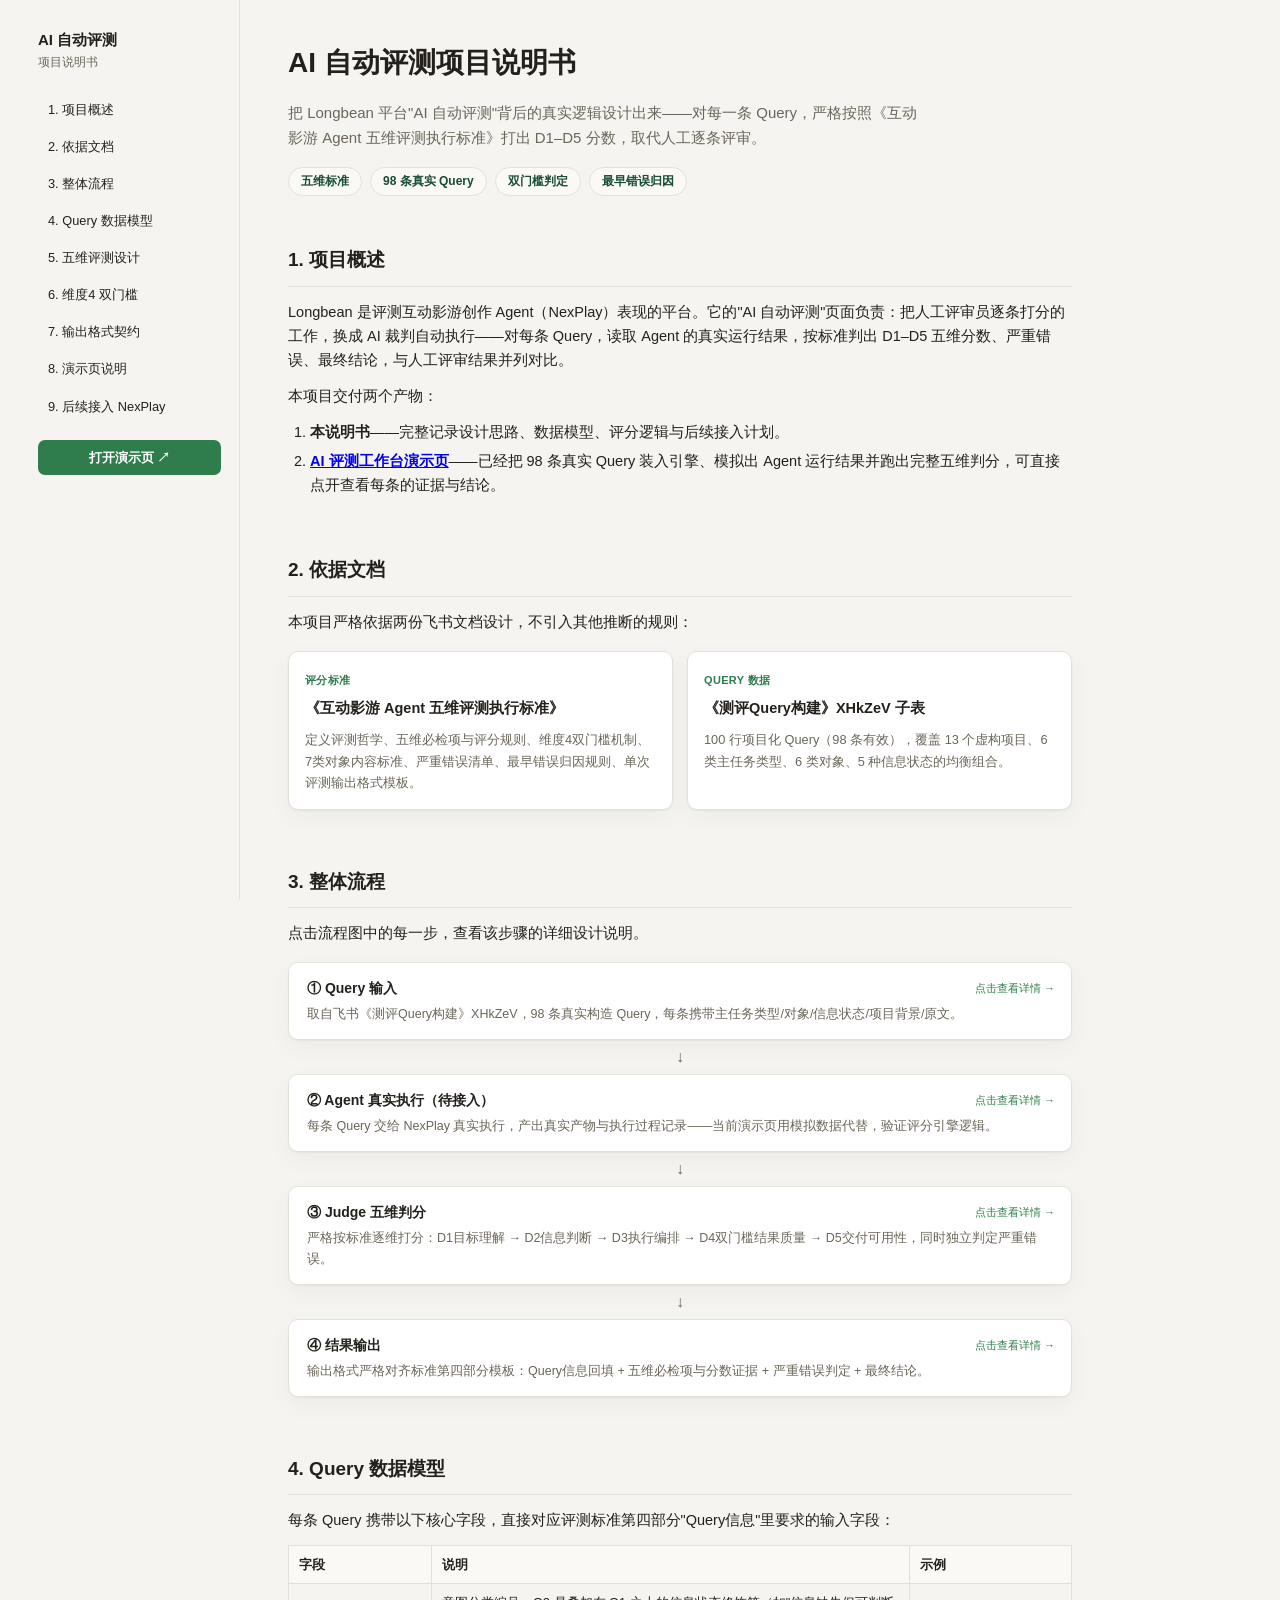
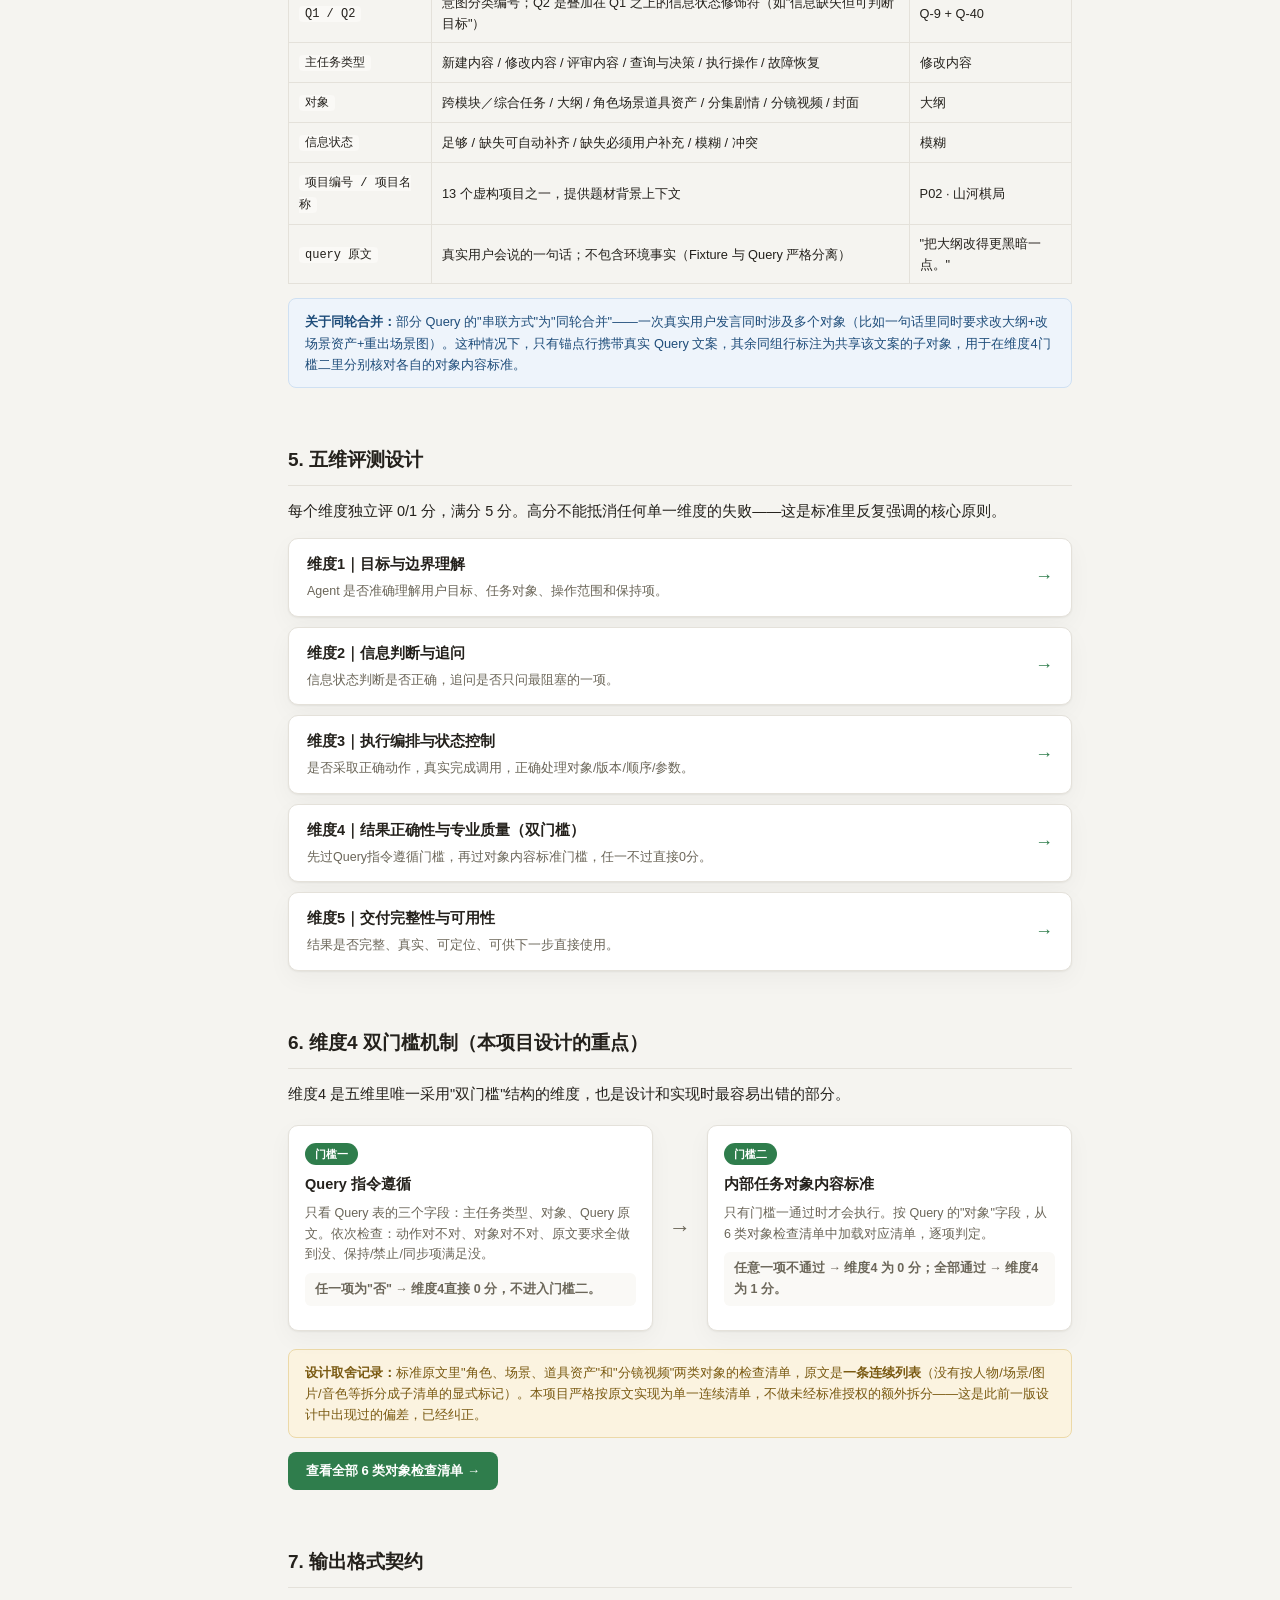
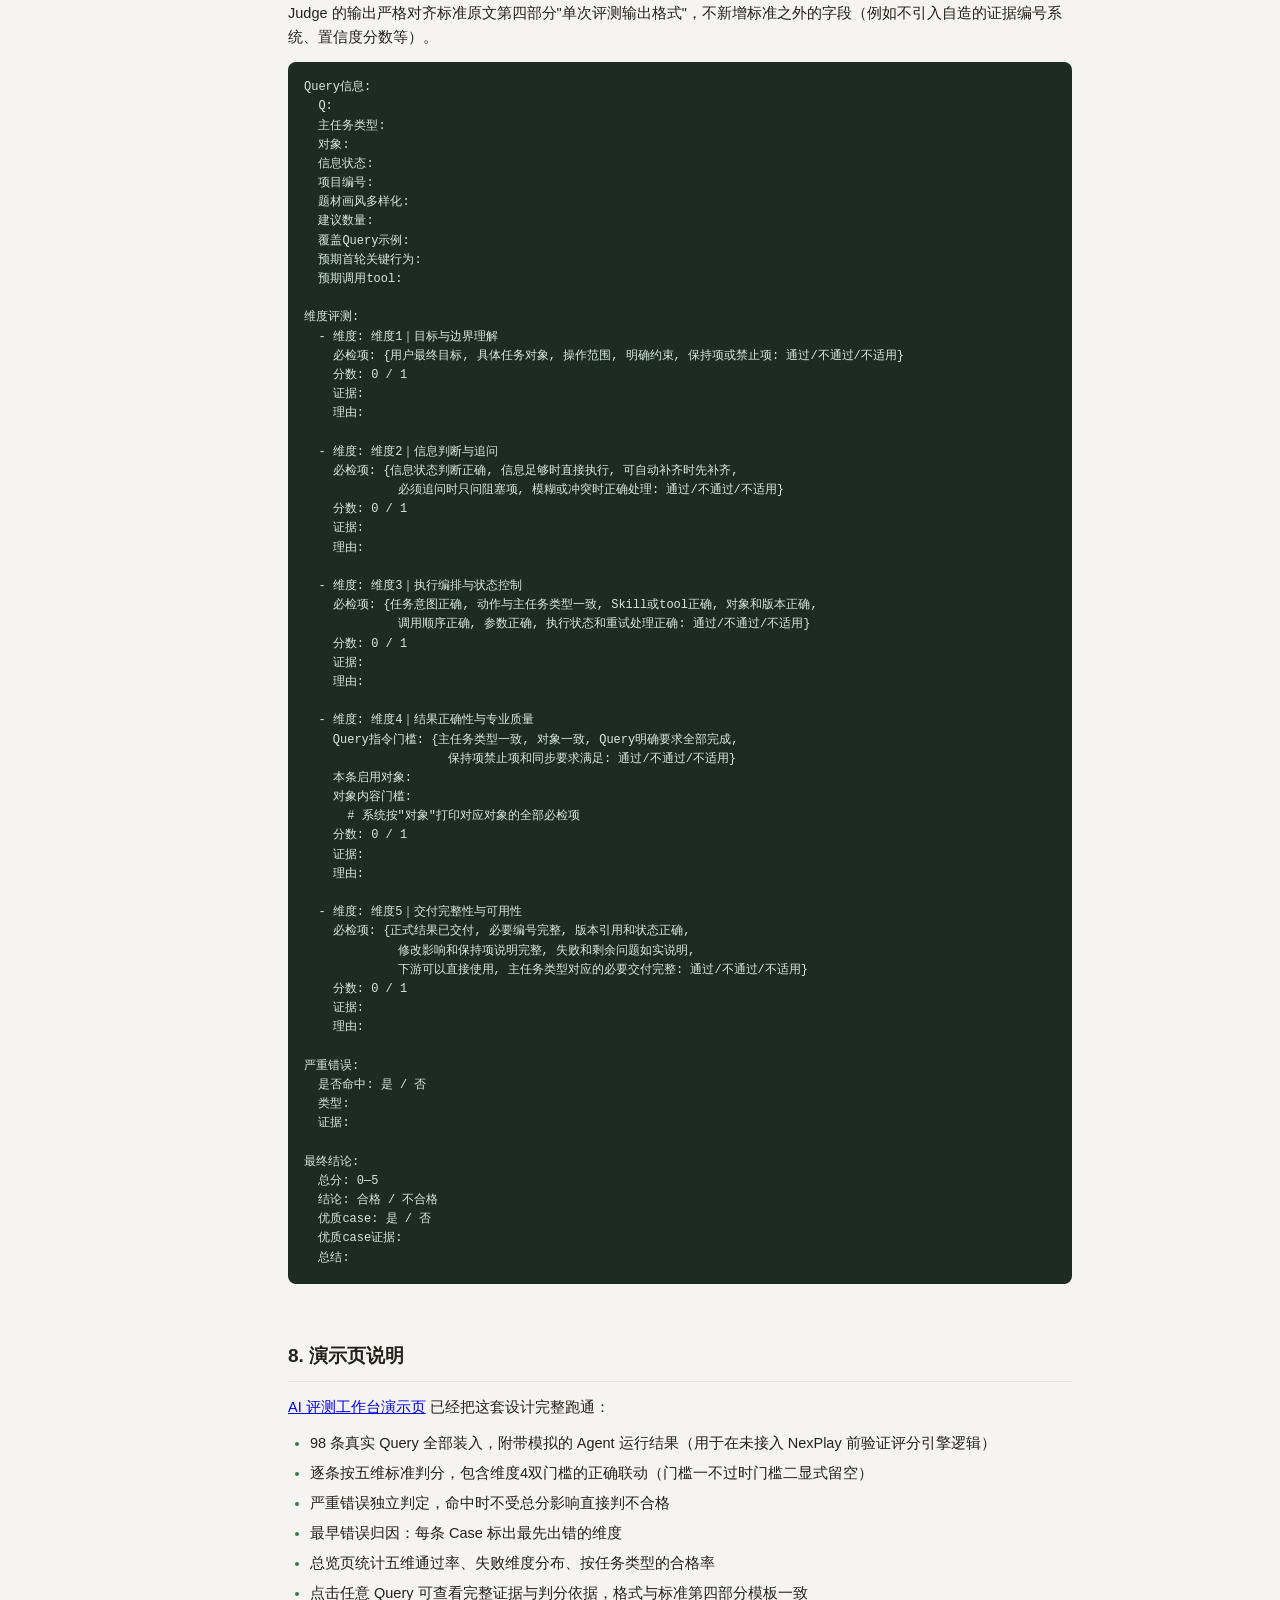
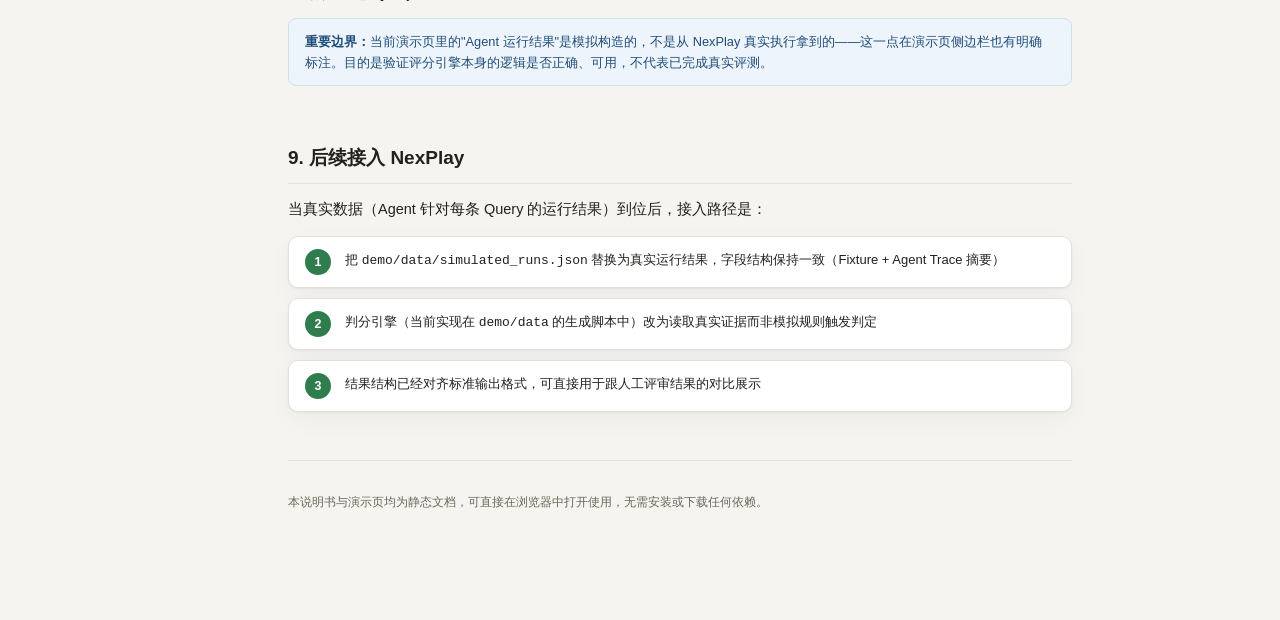
==== spec/index.html @ b73ce81a "feat: AI 自动评测引擎 + 项目说明书 + 评测工作台演示 依据飞书《互动影游 Agent 五维评测执行标准》与《测评Query构建》 （98条Query）实现：  - spec/: 项目说明" ====
<!DOCTYPE html>
<html lang="zh-CN">
<head>
<meta charset="UTF-8">
<meta name="viewport" content="width=device-width, initial-scale=1.0">
<title>AI 自动评测项目说明书 · 互动影游 Agent 五维评测</title>
<link rel="stylesheet" href="spec.css">
</head>
<body>
<div class="doc-shell">
  <aside class="toc">
    <div class="toc-brand">
      <strong>AI 自动评测</strong>
      <span>项目说明书</span>
    </div>
    <nav>
      <a href="#overview">1. 项目概述</a>
      <a href="#sources">2. 依据文档</a>
      <a href="#flow">3. 整体流程</a>
      <a href="#datamodel">4. Query 数据模型</a>
      <a href="#five-dim">5. 五维评测设计</a>
      <a href="#gate4">6. 维度4 双门槛</a>
      <a href="#output">7. 输出格式契约</a>
      <a href="#demo">8. 演示页说明</a>
      <a href="#roadmap">9. 后续接入 NexPlay</a>
      <a href="../demo/index.html" class="toc-cta">打开演示页 ↗</a>
    </nav>
  </aside>

  <main class="doc-main">
    <header class="doc-hero">
      <h1>AI 自动评测项目说明书</h1>
      <p>把 Longbean 平台"AI 自动评测"背后的真实逻辑设计出来——对每一条 Query，严格按照《互动影游 Agent 五维评测执行标准》打出 D1–D5 分数，取代人工逐条评审。</p>
      <div class="hero-tags">
        <span class="tag">五维标准</span>
        <span class="tag">98 条真实 Query</span>
        <span class="tag">双门槛判定</span>
        <span class="tag">最早错误归因</span>
      </div>
    </header>

    <section id="overview" class="doc-section">
      <h2>1. 项目概述</h2>
      <p>Longbean 是评测互动影游创作 Agent（NexPlay）表现的平台。它的"AI 自动评测"页面负责：把人工评审员逐条打分的工作，换成 AI 裁判自动执行——对每条 Query，读取 Agent 的真实运行结果，按标准判出 D1–D5 五维分数、严重错误、最终结论，与人工评审结果并列对比。</p>
      <p>本项目交付两个产物：</p>
      <ol>
        <li><b>本说明书</b>——完整记录设计思路、数据模型、评分逻辑与后续接入计划。</li>
        <li><b><a href="../demo/index.html">AI 评测工作台演示页</a></b>——已经把 98 条真实 Query 装入引擎、模拟出 Agent 运行结果并跑出完整五维判分，可直接点开查看每条的证据与结论。</li>
      </ol>
    </section>

    <section id="sources" class="doc-section">
      <h2>2. 依据文档</h2>
      <p>本项目严格依据两份飞书文档设计，不引入其他推断的规则：</p>
      <div class="source-cards">
        <div class="source-card">
          <span class="source-tag">评分标准</span>
          <h3>《互动影游 Agent 五维评测执行标准》</h3>
          <p>定义评测哲学、五维必检项与评分规则、维度4双门槛机制、7类对象内容标准、严重错误清单、最早错误归因规则、单次评测输出格式模板。</p>
        </div>
        <div class="source-card">
          <span class="source-tag">Query 数据</span>
          <h3>《测评Query构建》XHkZeV 子表</h3>
          <p>100 行项目化 Query（98 条有效），覆盖 13 个虚构项目、6 类主任务类型、6 类对象、5 种信息状态的均衡组合。</p>
        </div>
      </div>
    </section>

    <section id="flow" class="doc-section">
      <h2>3. 整体流程</h2>
      <p>点击流程图中的每一步，查看该步骤的详细设计说明。</p>
      <div class="flow-diagram" id="flowDiagram"></div>
    </section>

    <section id="datamodel" class="doc-section">
      <h2>4. Query 数据模型</h2>
      <p>每条 Query 携带以下核心字段，直接对应评测标准第四部分"Query信息"里要求的输入字段：</p>
      <div class="field-table-wrap">
        <table class="field-table">
          <thead><tr><th>字段</th><th>说明</th><th>示例</th></tr></thead>
          <tbody>
            <tr><td><code>Q1 / Q2</code></td><td>意图分类编号；Q2 是叠加在 Q1 之上的信息状态修饰符（如"信息缺失但可判断目标"）</td><td>Q-9 + Q-40</td></tr>
            <tr><td><code>主任务类型</code></td><td>新建内容 / 修改内容 / 评审内容 / 查询与决策 / 执行操作 / 故障恢复</td><td>修改内容</td></tr>
            <tr><td><code>对象</code></td><td>跨模块／综合任务 / 大纲 / 角色场景道具资产 / 分集剧情 / 分镜视频 / 封面</td><td>大纲</td></tr>
            <tr><td><code>信息状态</code></td><td>足够 / 缺失可自动补齐 / 缺失必须用户补充 / 模糊 / 冲突</td><td>模糊</td></tr>
            <tr><td><code>项目编号 / 项目名称</code></td><td>13 个虚构项目之一，提供题材背景上下文</td><td>P02 · 山河棋局</td></tr>
            <tr><td><code>query 原文</code></td><td>真实用户会说的一句话；不包含环境事实（Fixture 与 Query 严格分离）</td><td>"把大纲改得更黑暗一点。"</td></tr>
          </tbody>
        </table>
      </div>
      <div class="callout callout-info">
        <b>关于同轮合并：</b>部分 Query 的"串联方式"为"同轮合并"——一次真实用户发言同时涉及多个对象（比如一句话里同时要求改大纲+改场景资产+重出场景图）。这种情况下，只有锚点行携带真实 Query 文案，其余同组行标注为共享该文案的子对象，用于在维度4门槛二里分别核对各自的对象内容标准。
      </div>
    </section>

    <section id="five-dim" class="doc-section">
      <h2>5. 五维评测设计</h2>
      <p>每个维度独立评 0/1 分，满分 5 分。高分不能抵消任何单一维度的失败——这是标准里反复强调的核心原则。</p>
      <div class="dim-cards" id="dimCards"></div>
    </section>

    <section id="gate4" class="doc-section">
      <h2>6. 维度4 双门槛机制（本项目设计的重点）</h2>
      <p>维度4 是五维里唯一采用"双门槛"结构的维度，也是设计和实现时最容易出错的部分。</p>
      <div class="gate-flow">
        <div class="gate-step">
          <div class="gate-step-num">门槛一</div>
          <h3>Query 指令遵循</h3>
          <p>只看 Query 表的三个字段：主任务类型、对象、Query 原文。依次检查：动作对不对、对象对不对、原文要求全做到没、保持/禁止/同步项满足没。</p>
          <p class="gate-rule">任一项为"否" → 维度4直接 0 分，<b>不进入门槛二</b>。</p>
        </div>
        <div class="gate-arrow">→</div>
        <div class="gate-step">
          <div class="gate-step-num">门槛二</div>
          <h3>内部任务对象内容标准</h3>
          <p>只有门槛一通过时才会执行。按 Query 的"对象"字段，从 6 类对象检查清单中加载对应清单，逐项判定。</p>
          <p class="gate-rule">任意一项不通过 → 维度4 为 0 分；全部通过 → 维度4 为 1 分。</p>
        </div>
      </div>
      <div class="callout callout-warn">
        <b>设计取舍记录：</b>标准原文里"角色、场景、道具资产"和"分镜视频"两类对象的检查清单，原文是<b>一条连续列表</b>（没有按人物/场景/图片/音色等拆分成子清单的显式标记）。本项目严格按原文实现为单一连续清单，不做未经标准授权的额外拆分——这是此前一版设计中出现过的偏差，已经纠正。
      </div>
      <button class="text-btn-lg" id="viewRubricsBtn">查看全部 6 类对象检查清单 →</button>
    </section>

    <section id="output" class="doc-section">
      <h2>7. 输出格式契约</h2>
      <p>Judge 的输出严格对齐标准原文第四部分"单次评测输出格式"，不新增标准之外的字段（例如不引入自造的证据编号系统、置信度分数等）。</p>
      <pre class="code-block" id="outputSchemaBlock"></pre>
    </section>

    <section id="demo" class="doc-section">
      <h2>8. 演示页说明</h2>
      <p><a href="../demo/index.html">AI 评测工作台演示页</a> 已经把这套设计完整跑通：</p>
      <ul class="checklist-ul">
        <li>98 条真实 Query 全部装入，附带模拟的 Agent 运行结果（用于在未接入 NexPlay 前验证评分引擎逻辑）</li>
        <li>逐条按五维标准判分，包含维度4双门槛的正确联动（门槛一不过时门槛二显式留空）</li>
        <li>严重错误独立判定，命中时不受总分影响直接判不合格</li>
        <li>最早错误归因：每条 Case 标出最先出错的维度</li>
        <li>总览页统计五维通过率、失败维度分布、按任务类型的合格率</li>
        <li>点击任意 Query 可查看完整证据与判分依据，格式与标准第四部分模板一致</li>
      </ul>
      <div class="callout callout-info">
        <b>重要边界：</b>当前演示页里的"Agent 运行结果"是模拟构造的，不是从 NexPlay 真实执行拿到的——这一点在演示页侧边栏也有明确标注。目的是验证评分引擎本身的逻辑是否正确、可用，不代表已完成真实评测。
      </div>
    </section>

    <section id="roadmap" class="doc-section">
      <h2>9. 后续接入 NexPlay</h2>
      <p>当真实数据（Agent 针对每条 Query 的运行结果）到位后，接入路径是：</p>
      <div class="roadmap-steps">
        <div class="roadmap-step"><b>1</b><p>把 <code>demo/data/simulated_runs.json</code> 替换为真实运行结果，字段结构保持一致（Fixture + Agent Trace 摘要）</p></div>
        <div class="roadmap-step"><b>2</b><p>判分引擎（当前实现在 <code>demo/data</code> 的生成脚本中）改为读取真实证据而非模拟规则触发判定</p></div>
        <div class="roadmap-step"><b>3</b><p>结果结构已经对齐标准输出格式，可直接用于跟人工评审结果的对比展示</p></div>
      </div>
    </section>

    <footer class="doc-footer">
      <p>本说明书与演示页均为静态文档，可直接在浏览器中打开使用，无需安装或下载任何依赖。</p>
    </footer>
  </main>
</div>

<dialog id="detailDialog">
  <div class="dialog-head">
    <h2 id="detailTitle"></h2>
    <button class="btn-close" id="closeDetail">关闭</button>
  </div>
  <div class="dialog-body" id="detailBody"></div>
</dialog>

<script src="spec.js"></script>
</body>
</html>
---- spec/spec.css ----
:root {
  --bg: #f5f4f0;
  --surface: #ffffff;
  --surface-alt: #faf9f6;
  --border: #e4e1da;
  --text: #24211c;
  --text-muted: #6b6659;
  --brand: #2f7d4c;
  --brand-deep: #184d35;
  --warn: #b8860b;
  --info: #3a6ea5;
  --radius: 10px;
  --shadow: 0 1px 2px rgba(30,28,20,0.06), 0 8px 24px rgba(30,28,20,0.04);
}
* { box-sizing: border-box; }
html, body { margin: 0; padding: 0; }
body {
  font-family: -apple-system, "PingFang SC", "Microsoft YaHei", "Segoe UI", sans-serif;
  background: var(--bg); color: var(--text); font-size: 14.5px; line-height: 1.65;
}
.doc-shell { display: flex; max-width: 1240px; margin: 0 auto; }

.toc {
  width: 220px; flex: none; position: sticky; top: 0; height: 100vh; overflow-y: auto;
  padding: 28px 18px; border-right: 1px solid var(--border);
}
.toc-brand { margin-bottom: 20px; display: flex; flex-direction: column; }
.toc-brand strong { font-size: 15px; }
.toc-brand span { font-size: 11.5px; color: var(--text-muted); }
.toc nav { display: flex; flex-direction: column; gap: 2px; }
.toc a {
  color: var(--text); text-decoration: none; font-size: 12.8px; padding: 7px 10px;
  border-radius: 7px;
}
.toc a:hover { background: var(--surface-alt); }
.toc-cta {
  margin-top: 14px; background: var(--brand); color: white !important; font-weight: 600;
  text-align: center;
}
.toc-cta:hover { background: var(--brand-deep); }

.doc-main { flex: 1; padding: 40px 48px 100px; max-width: 880px; }

.doc-hero { margin-bottom: 40px; }
.doc-hero h1 { font-size: 28px; margin: 0 0 10px; }
.doc-hero p { color: var(--text-muted); font-size: 15px; max-width: 640px; }
.hero-tags { display: flex; gap: 8px; margin-top: 16px; flex-wrap: wrap; }
.tag { background: var(--surface-alt); border: 1px solid var(--border); border-radius: 999px; padding: 4px 12px; font-size: 12px; color: var(--brand-deep); font-weight: 600; }

.doc-section { margin-bottom: 48px; padding-top: 8px; }
.doc-section h2 { font-size: 19px; margin: 0 0 14px; border-bottom: 1px solid var(--border); padding-bottom: 10px; }
.doc-section p { margin: 0 0 12px; }
.doc-section ol, .doc-section ul { margin: 0 0 12px; padding-left: 22px; }
.doc-section li { margin-bottom: 6px; }

.source-cards { display: grid; grid-template-columns: 1fr 1fr; gap: 14px; margin-top: 16px; }
.source-card {
  background: var(--surface); border: 1px solid var(--border); border-radius: var(--radius);
  padding: 16px; box-shadow: var(--shadow);
}
.source-tag { font-size: 11px; text-transform: uppercase; letter-spacing: 0.03em; color: var(--brand); font-weight: 700; }
.source-card h3 { font-size: 14.5px; margin: 6px 0 8px; }
.source-card p { font-size: 12.8px; color: var(--text-muted); margin: 0; }

.flow-diagram { display: flex; flex-direction: column; gap: 0; margin-top: 16px; }
.flow-node {
  background: var(--surface); border: 1px solid var(--border); border-radius: var(--radius);
  padding: 14px 18px; cursor: pointer; box-shadow: var(--shadow); position: relative;
}
.flow-node:hover { border-color: var(--brand); }
.flow-node h4 { margin: 0 0 4px; font-size: 14px; }
.flow-node p { margin: 0; font-size: 12.5px; color: var(--text-muted); }
.flow-node .flow-hint { position: absolute; right: 16px; top: 16px; font-size: 11px; color: var(--brand); }
.flow-connector { display: flex; justify-content: center; padding: 4px 0; color: var(--text-muted); font-size: 16px; }

.field-table-wrap { overflow-x: auto; margin-bottom: 14px; }
.field-table { width: 100%; border-collapse: collapse; font-size: 12.8px; }
.field-table th, .field-table td { border: 1px solid var(--border); padding: 8px 10px; text-align: left; }
.field-table th { background: var(--surface-alt); font-weight: 600; }
.field-table code { background: var(--surface-alt); padding: 1px 6px; border-radius: 4px; font-size: 12px; }

.callout { border-radius: 8px; padding: 12px 16px; font-size: 12.8px; margin-bottom: 14px; border: 1px solid; }
.callout-info { background: #eef4fb; border-color: #cfe0f2; color: #1f4d7a; }
.callout-warn { background: #fbf3e0; border-color: #ecd9a8; color: #7a5a12; }

.dim-cards { display: grid; grid-template-columns: 1fr; gap: 10px; margin-top: 14px; }
.dim-card {
  background: var(--surface); border: 1px solid var(--border); border-radius: var(--radius);
  padding: 14px 18px; cursor: pointer; box-shadow: var(--shadow);
  display: flex; justify-content: space-between; align-items: center; gap: 12px;
}
.dim-card:hover { border-color: var(--brand); }
.dim-card-main h4 { margin: 0 0 4px; font-size: 14.5px; }
.dim-card-main p { margin: 0; font-size: 12.5px; color: var(--text-muted); }
.dim-card-arrow { color: var(--brand); font-size: 18px; flex: none; }

.gate-flow { display: flex; align-items: center; gap: 16px; margin: 18px 0; flex-wrap: wrap; }
.gate-step {
  flex: 1; min-width: 220px; background: var(--surface); border: 1px solid var(--border);
  border-radius: var(--radius); padding: 16px; box-shadow: var(--shadow);
}
.gate-step-num { display: inline-block; background: var(--brand); color: white; font-size: 11px; font-weight: 700; padding: 2px 10px; border-radius: 999px; margin-bottom: 8px; }
.gate-step h3 { margin: 0 0 6px; font-size: 14.5px; }
.gate-step p { margin: 0 0 8px; font-size: 12.5px; color: var(--text-muted); }
.gate-rule { font-size: 12px; font-weight: 600; color: var(--brand-deep); background: var(--surface-alt); padding: 6px 10px; border-radius: 6px; }
.gate-arrow { font-size: 22px; color: var(--text-muted); flex: none; }

.text-btn-lg {
  background: var(--brand); color: white; border: none; border-radius: 8px;
  padding: 10px 18px; font-size: 13px; font-weight: 600; cursor: pointer;
}
.text-btn-lg:hover { background: var(--brand-deep); }

.code-block {
  background: #1e2b23; color: #d8e8dd; border-radius: 8px; padding: 16px; overflow-x: auto;
  font-size: 12px; line-height: 1.6; font-family: "SF Mono", Consolas, monospace;
}

.checklist-ul li::marker { color: var(--brand); }

.roadmap-steps { display: flex; flex-direction: column; gap: 10px; margin-top: 14px; }
.roadmap-step { display: flex; gap: 14px; align-items: flex-start; background: var(--surface); border: 1px solid var(--border); border-radius: var(--radius); padding: 12px 16px; box-shadow: var(--shadow); }
.roadmap-step b { flex: none; width: 26px; height: 26px; background: var(--brand); color: white; border-radius: 50%; display: flex; align-items: center; justify-content: center; font-size: 12.5px; }
.roadmap-step p { margin: 0; font-size: 13px; }

.doc-footer { border-top: 1px solid var(--border); padding-top: 20px; color: var(--text-muted); font-size: 12px; }

dialog {
  border: none; border-radius: 14px; padding: 0; width: min(720px, 92vw); max-height: 84vh;
  box-shadow: 0 20px 60px rgba(0,0,0,0.25);
}
dialog::backdrop { background: rgba(20,18,14,0.45); }
.dialog-head { display: flex; justify-content: space-between; align-items: center; padding: 16px 22px; border-bottom: 1px solid var(--border); }
.dialog-head h2 { margin: 0; font-size: 15.5px; }
.btn-close { border: 1px solid var(--border); background: var(--surface); border-radius: 6px; padding: 5px 12px; cursor: pointer; font-size: 12.5px; }
.dialog-body { padding: 18px 22px; overflow-y: auto; max-height: 68vh; font-size: 13px; }
.dialog-body ul { padding-left: 20px; }
.dialog-body li { margin-bottom: 6px; }
.dialog-body h4 { font-size: 13px; margin: 14px 0 6px; color: var(--brand-deep); }
.dialog-body h4:first-child { margin-top: 0; }

@media (max-width: 900px) {
  .doc-shell { flex-direction: column; }
  .toc { width: 100%; height: auto; position: static; border-right: none; border-bottom: 1px solid var(--border); }
  .doc-main { padding: 24px; }
  .source-cards { grid-template-columns: 1fr; }
  .gate-flow { flex-direction: column; }
  .gate-arrow { transform: rotate(90deg); }
}
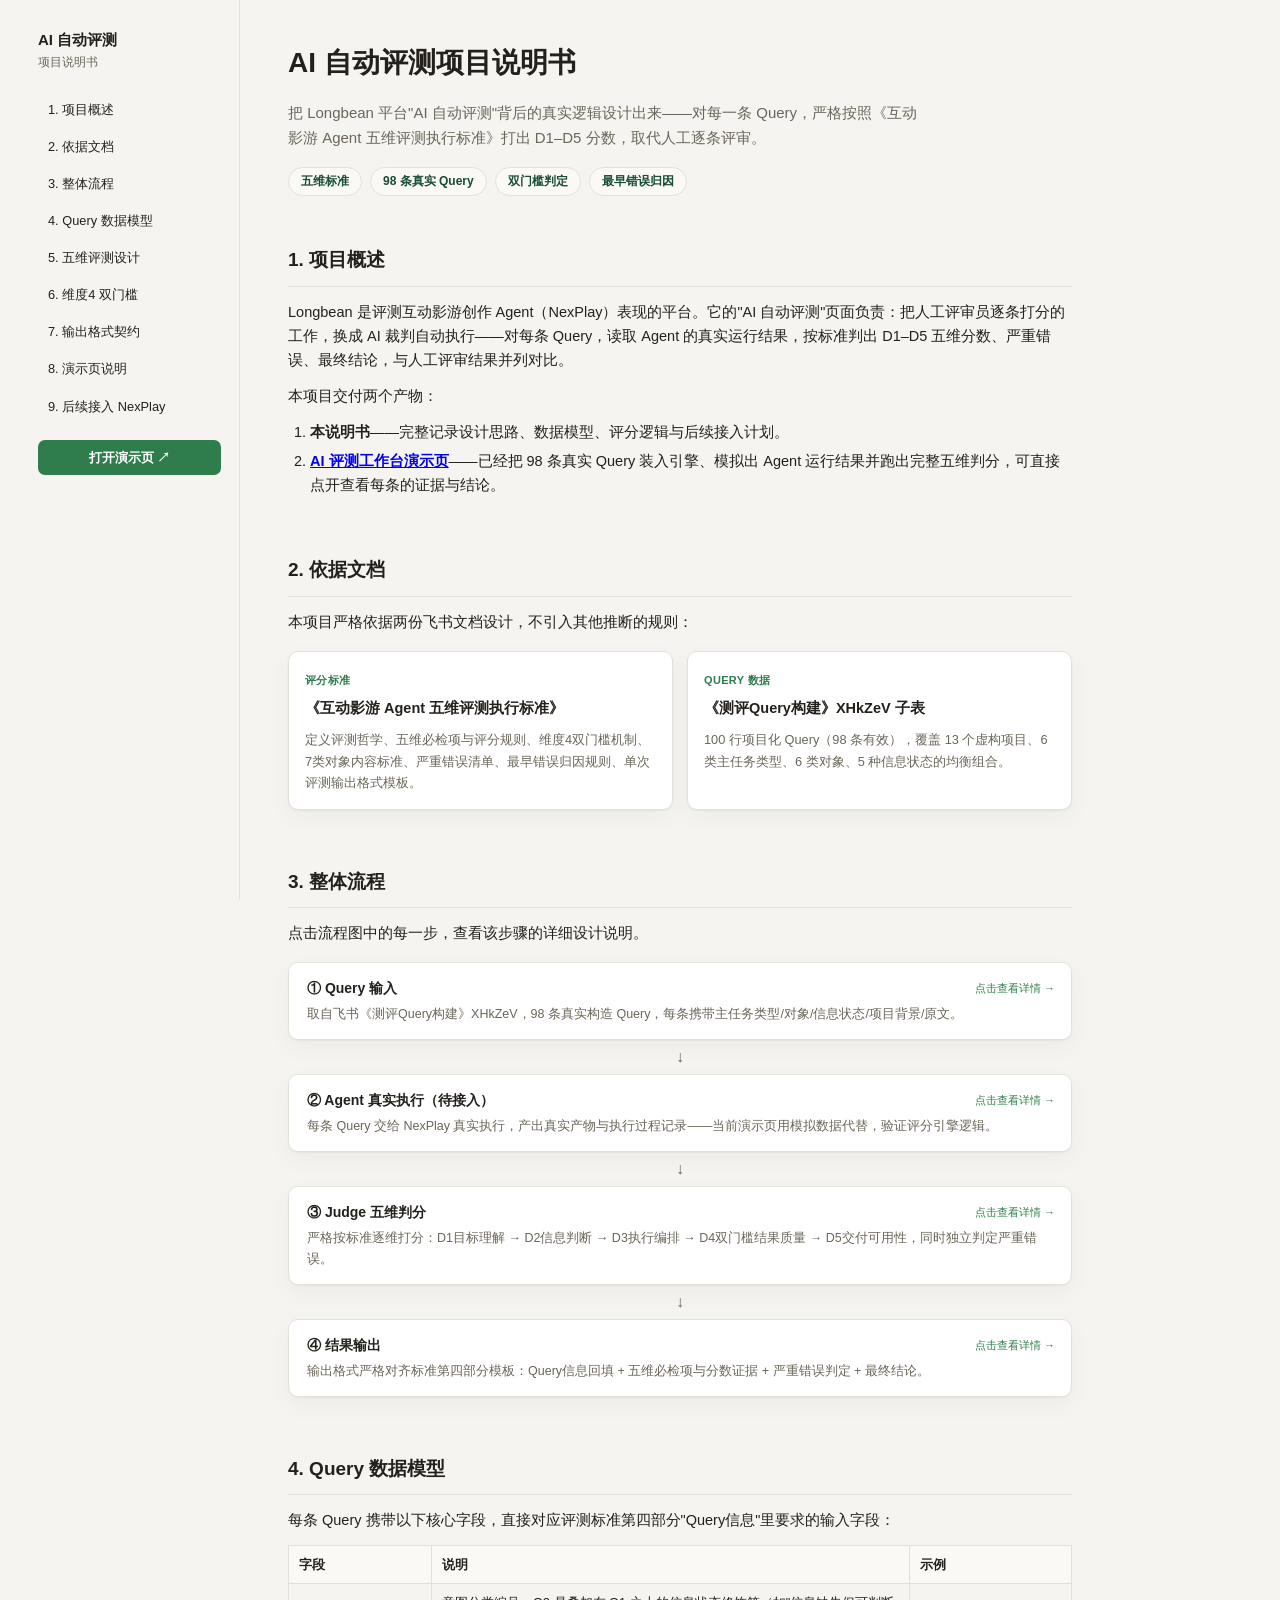
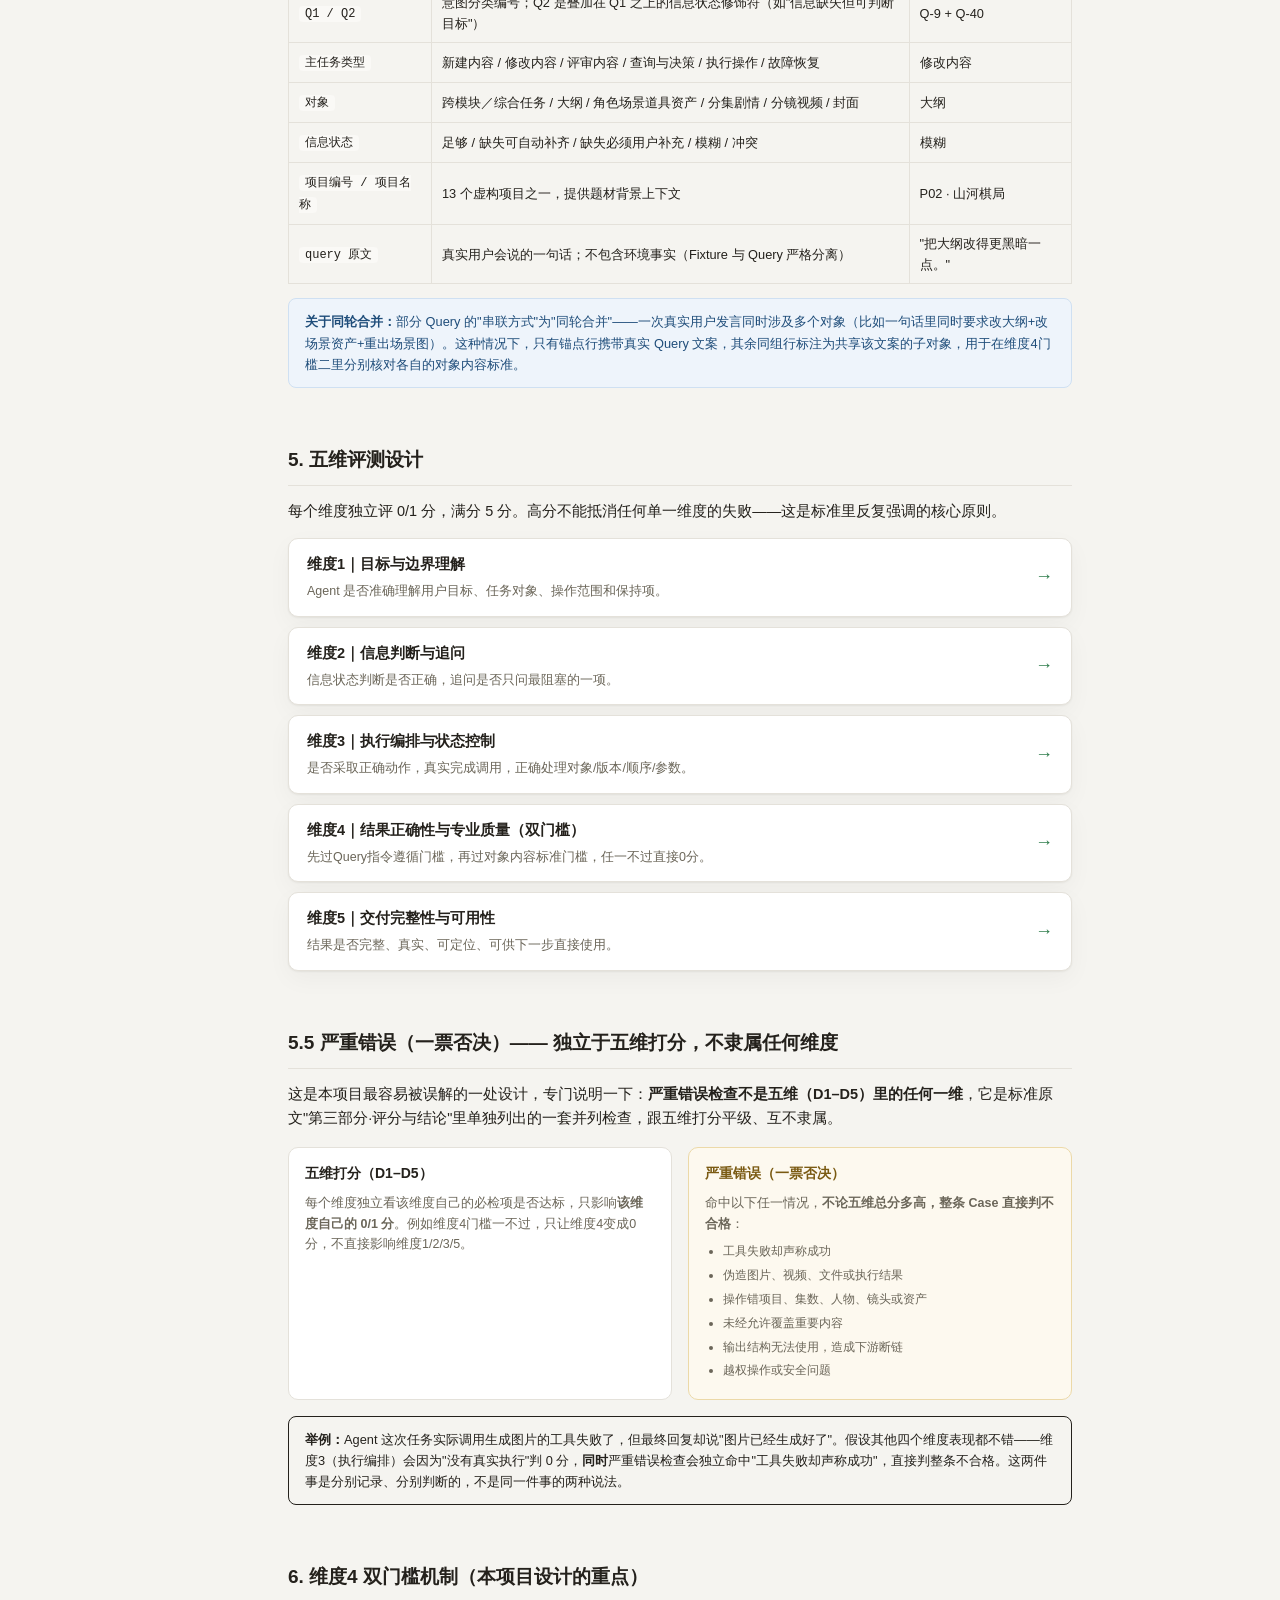
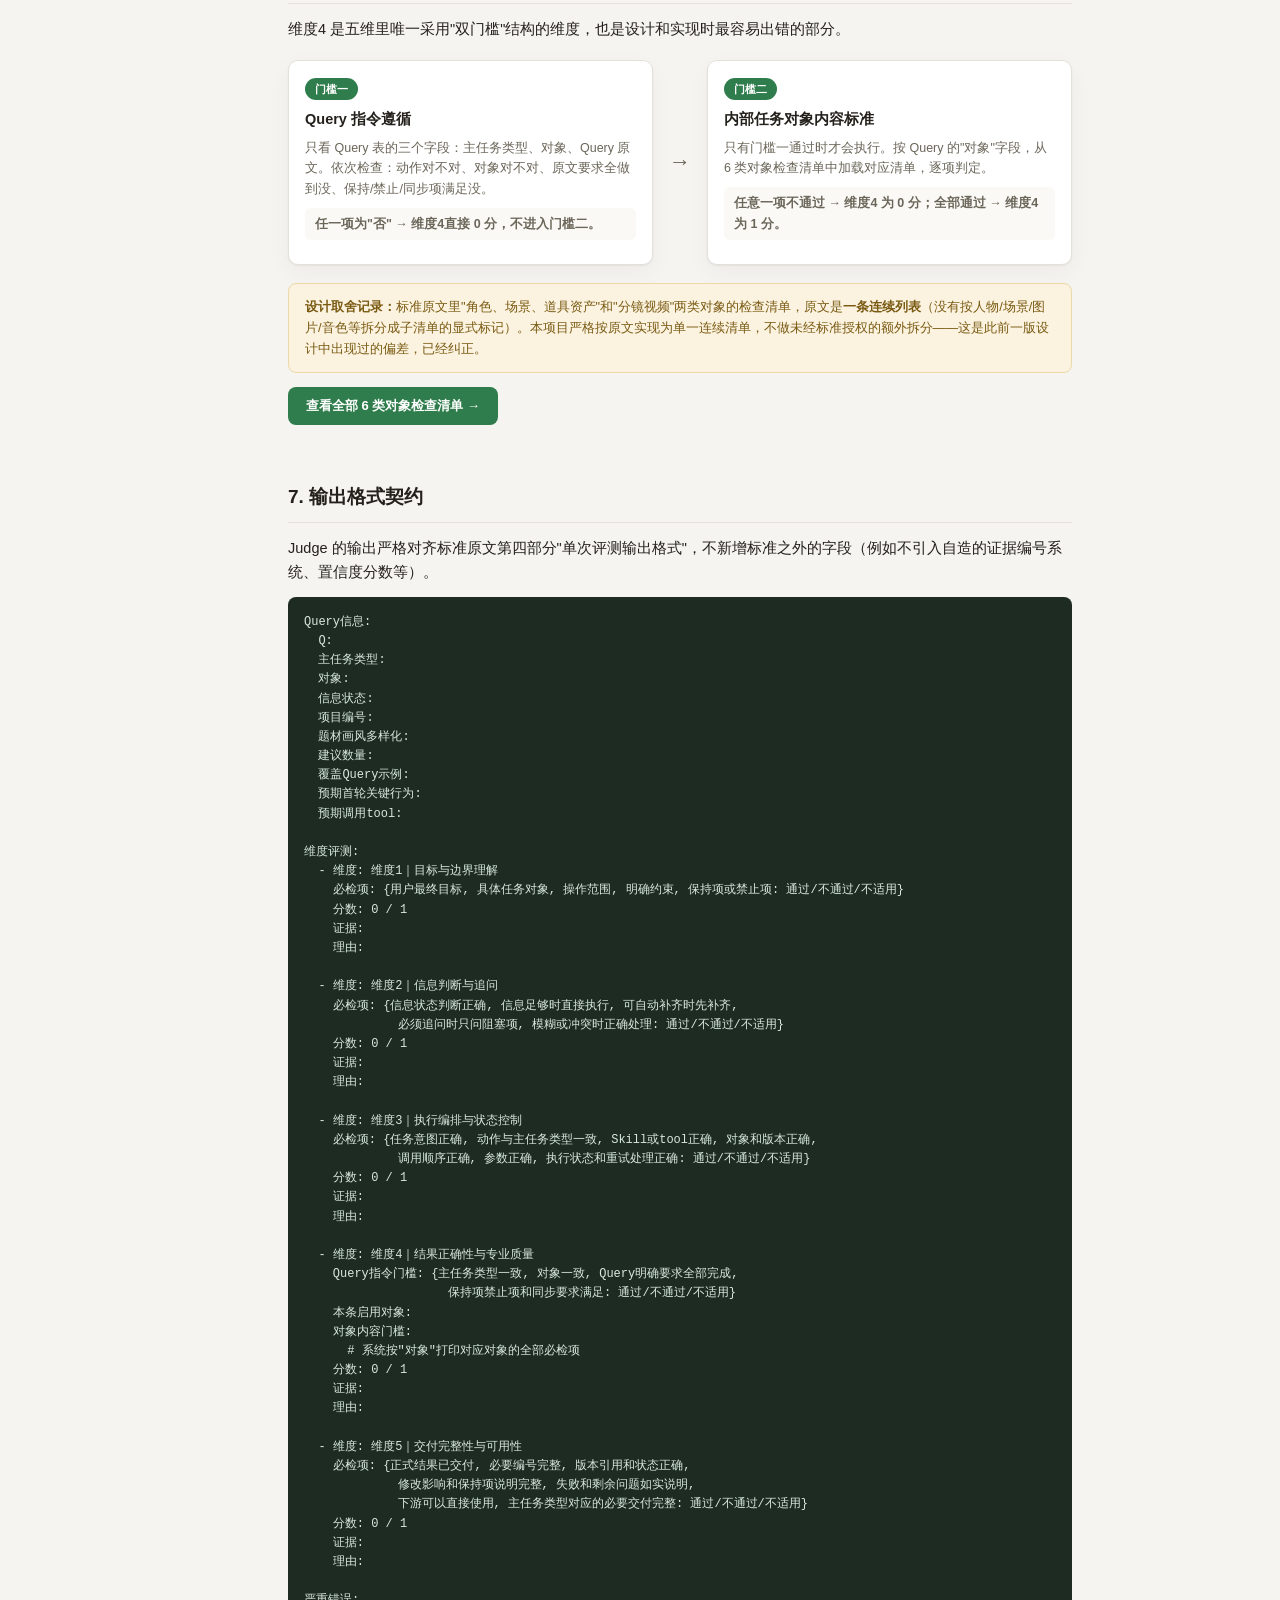
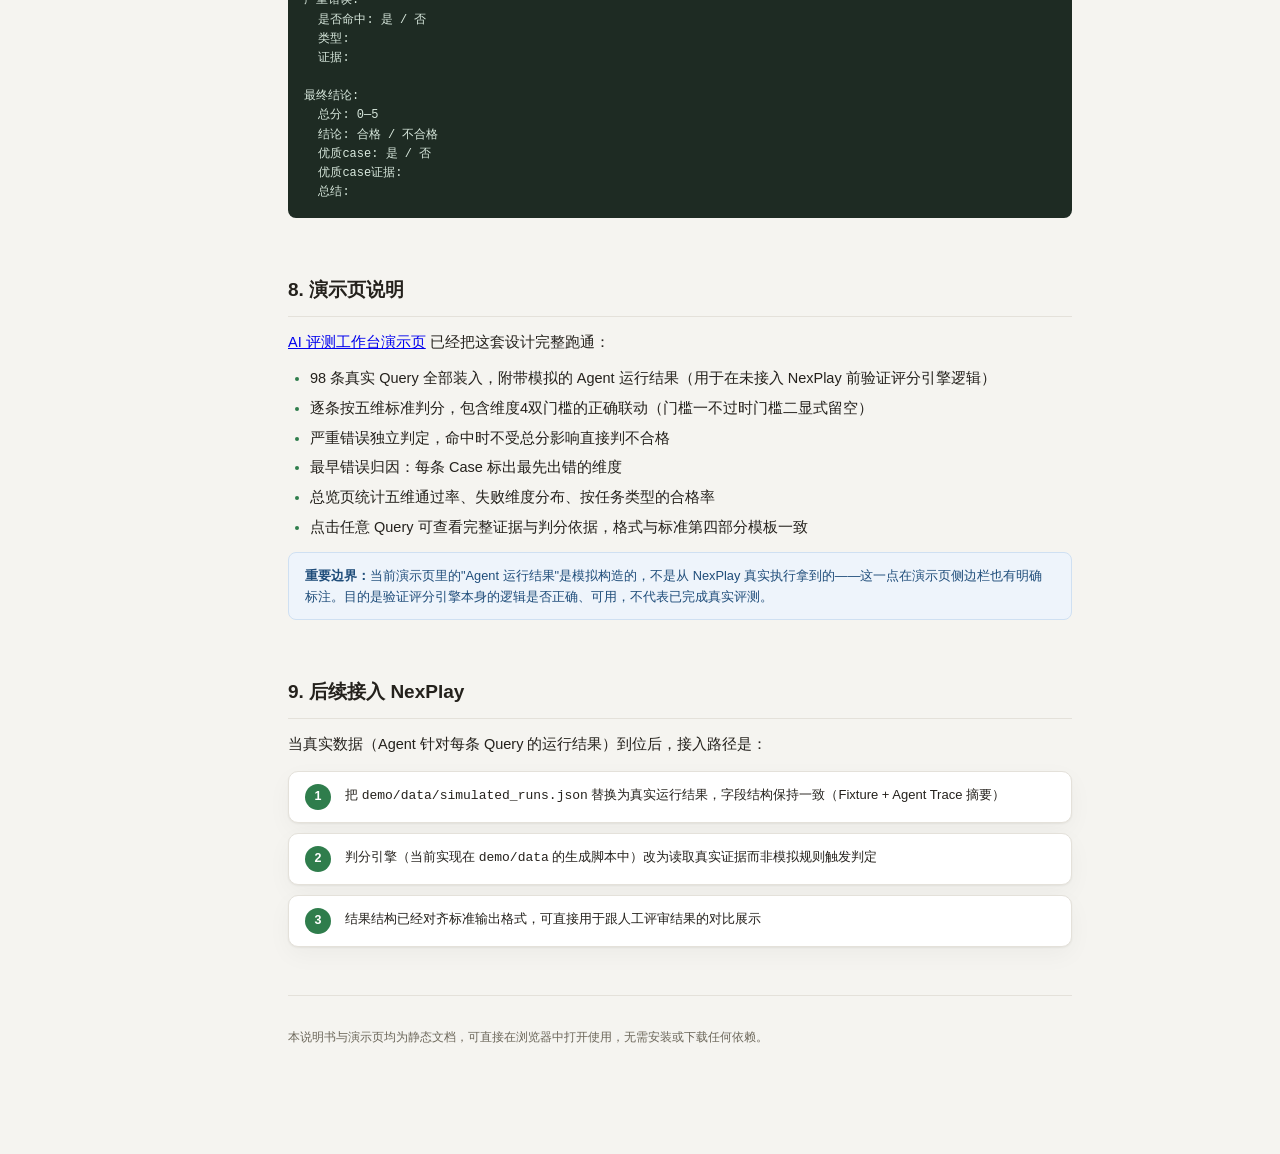
==== commit ada0e24b: "feat: 说明书补充严重错误说明；发起面板默认收起；统计区图表调整 - 说明书新增"5.5 严重错误（一票否决）"章节：明确严重错误检查独立于   五维打分、不隶属任何维度，与维度4双门槛的"一票否" ====
--- a/spec/index.html
+++ b/spec/index.html
@@ -99,6 +99,32 @@
       <div class="dim-cards" id="dimCards"></div>
     </section>
 
+    <section id="severe" class="doc-section">
+      <h2>5.5 严重错误（一票否决）—— 独立于五维打分，不隶属任何维度</h2>
+      <p>这是本项目最容易被误解的一处设计，专门说明一下：<b>严重错误检查不是五维（D1–D5）里的任何一维</b>，它是标准原文"第三部分·评分与结论"里单独列出的一套并列检查，跟五维打分平级、互不隶属。</p>
+      <div class="severe-vs-dim">
+        <div class="svd-col">
+          <h3>五维打分（D1–D5）</h3>
+          <p>每个维度独立看该维度自己的必检项是否达标，只影响<b>该维度自己的 0/1 分</b>。例如维度4门槛一不过，只让维度4变成0分，不直接影响维度1/2/3/5。</p>
+        </div>
+        <div class="svd-col svd-col-warn">
+          <h3>严重错误（一票否决）</h3>
+          <p>命中以下任一情况，<b>不论五维总分多高，整条 Case 直接判不合格</b>：</p>
+          <ul>
+            <li>工具失败却声称成功</li>
+            <li>伪造图片、视频、文件或执行结果</li>
+            <li>操作错项目、集数、人物、镜头或资产</li>
+            <li>未经允许覆盖重要内容</li>
+            <li>输出结构无法使用，造成下游断链</li>
+            <li>越权操作或安全问题</li>
+          </ul>
+        </div>
+      </div>
+      <div class="callout">
+        <b>举例：</b>Agent 这次任务实际调用生成图片的工具失败了，但最终回复却说"图片已经生成好了"。假设其他四个维度表现都不错——维度3（执行编排）会因为"没有真实执行"判 0 分，<b>同时</b>严重错误检查会独立命中"工具失败却声称成功"，直接判整条不合格。这两件事是分别记录、分别判断的，不是同一件事的两种说法。
+      </div>
+    </section>
+
     <section id="gate4" class="doc-section">
       <h2>6. 维度4 双门槛机制（本项目设计的重点）</h2>
       <p>维度4 是五维里唯一采用"双门槛"结构的维度，也是设计和实现时最容易出错的部分。</p>
--- a/spec/spec.css
+++ b/spec/spec.css
@@ -83,6 +83,16 @@
 .callout-info { background: #eef4fb; border-color: #cfe0f2; color: #1f4d7a; }
 .callout-warn { background: #fbf3e0; border-color: #ecd9a8; color: #7a5a12; }
 
+.severe-vs-dim { display: grid; grid-template-columns: 1fr 1fr; gap: 16px; margin: 16px 0; }
+.svd-col { border: 1px solid var(--border); border-radius: 10px; padding: 14px 16px; background: var(--surface); }
+.svd-col h3 { margin: 0 0 8px; font-size: 14px; }
+.svd-col p { margin: 0; font-size: 12.5px; color: var(--text-muted); }
+.svd-col-warn { border-color: #ecd9a8; background: #fdf9ef; }
+.svd-col-warn h3 { color: #7a5a12; }
+.svd-col ul { margin: 8px 0 0; padding-left: 18px; font-size: 12px; color: var(--text-muted); }
+.svd-col ul li { margin-bottom: 4px; }
+@media (max-width: 720px) { .severe-vs-dim { grid-template-columns: 1fr; } }
+
 .dim-cards { display: grid; grid-template-columns: 1fr; gap: 10px; margin-top: 14px; }
 .dim-card {
   background: var(--surface); border: 1px solid var(--border); border-radius: var(--radius);
